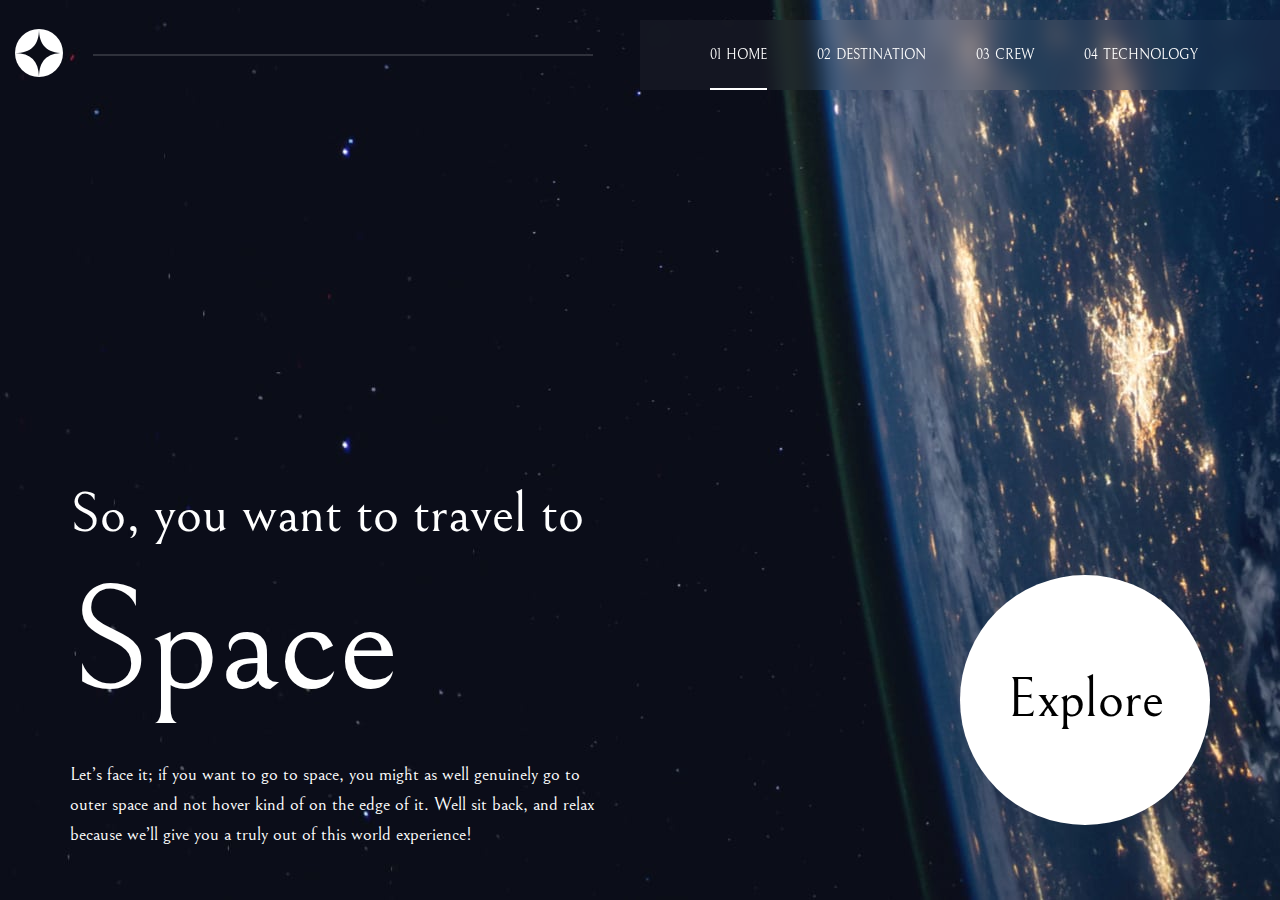
==== index.html @ 41accdf7 "Space Toursim" ====
<!DOCTYPE html>
<html lang="en">
    <head>
        <meta charset="UTF-8" />
        <meta name="viewport" content="width=device-width, initial-scale=1.0" />

        <link
            rel="icon"
            type="image/png"
            sizes="32x32"
            href="./assets/favicon-32x32.png"
        />
        <!-- Render All Elements In The Page Normally -->
        <link rel="stylesheet" href="Normalize.css" />
        <!-- My Own Framework -->
        <link rel="stylesheet" href="Framework.css" />
        <!-- Main CSS File -->
        <link rel="stylesheet" href="Master.css" />
        <title>Frontend Mentor | Space tourism website</title>
        <!-- Google Fonts -->
        <link rel="preconnect" href="https://fonts.googleapis.com" />
        <link rel="preconnect" href="https://fonts.gstatic.com" crossorigin />
        <link
            href="https://fonts.googleapis.com/css2?family=Bellefair&display=swap"
            rel="stylesheet"
        />
    </head>
    <body class="pt-20">
        <header class="flex-between">
            <div class="logo p-relative pl-15">
                <img class="f-width" src="assets/shared/logo.svg" alt="Logo" />
            </div>
            <span class="icons mr-15"></span>
            <nav class="trans-5">
                <ul class="d-flex align-center">
                    <li class="active p-relative link hide-overflow">
                        <a class="d-flex align-center" href="index.html"
                            >Home</a
                        >
                    </li>
                    <li class="p-relative link hide-overflow">
                        <a class="d-flex align-center" href="destination.html"
                            >Destination</a
                        >
                    </li>
                    <li class="p-relative link hide-overflow">
                        <a class="d-flex align-center" href="crew.html">Crew</a>
                    </li>
                    <li class="p-relative link hide-overflow">
                        <a class="d-flex align-center" href="technology.html"
                            >Technology</a
                        >
                    </li>
                </ul>
            </nav>
        </header>
        <section class="container home d-flex justify-between">
            <div class="text">
                <h2>So, you want to travel to</h2>
                <h1 class="mt-10 mb-30">Space</h1>
                <h3>
                    Let’s face it; if you want to go to space, you might as well
                    genuinely go to outer space and not hover kind of on the
                    edge of it. Well sit back, and relax because we’ll give you
                    a truly out of this world experience!
                </h3>
            </div>
            <div class="explore rad-50 flex-center trans-3 mb-25 pointer">
                Explore
            </div>
        </section>
        <script src="main.js"></script>
    </body>
</html>
---- Framework.css ----
/* Start Variables */
:root {
    --main-black: #0b0d17;
    --main-light-blue: #d0d6f9;
    --h1-font-size: 150px;
    --h2-font-size: 100px;
    --h3-font-size: 56px;
    --h4-font-size: 32px;
    --h5-font-size: 28px;
    --h5-char-space: 4.75px;
    --sub-heading1: 14px;
    --sub-heading1-char-space: 2.35px;
    --nav-txt: 16px;
    --nav-txt-char-space: 2.7px;
}
/* End Variables */
/* Start Display */
.d-flex {
    display: flex;
}
.justify-between {
    justify-content: space-between;
}
.align-center {
    align-items: center;
}
.align-end {
    align-items: flex-end;
}
.d-ib {
    display: inline-block;
}
.d-b {
    display: block;
}
@media (max-width: 767px) {
    .hide-mobile {
        display: none !important;
    }
}
/* End Display */
/* Start Border Radius & tansition */
.rad-50 {
    border-radius: 50%;
}
.trans-3 {
    -webkit-transition: 0.3s;
    -moz-transition: 0.3s;
    -ms-transition: 0.3s;
    -o-transition: 0.3s;
    transition: 0.3s;
}
.trans-5 {
    -webkit-transition: 0.5s;
    -moz-transition: 0.5s;
    -ms-transition: 0.5s;
    -o-transition: 0.5s;
    transition: 0.5s;
}
/* End Border Radius & tansition */
/* Start Margin & padding */
.mb-35 {
    margin-bottom: 35px;
}
.mb-30 {
    margin-bottom: 30px;
}
.mb-25 {
    margin-bottom: 25px;
}
.mr-20 {
    margin-right: 20px;
}
.mr-15 {
    margin-right: 15px;
}
.m-10 {
    margin: 10px;
}
.mt-10 {
    margin-top: 10px;
}
.mr-10 {
    margin-right: 10px;
}
.mb-10 {
    margin-bottom: 10px;
}
.ml-10 {
    margin-left: 10px;
}
.pt-30 {
    padding-top: 30px;
}
.pt-30 {
    padding-bottom: 30px;
}
.pb-25 {
    padding-bottom: 25px;
}
.p-20 {
    padding: 20px;
}
.pt-20 {
    padding-top: 20px;
}
.pb-20 {
    padding-bottom: 20px;
}
.pr-15 {
    padding-right: 15px;
}
.pl-15 {
    padding-left: 15px;
}
.p-10 {
    padding: 10px;
}
.pt-10 {
    padding-top: 10px;
}
.pr-10 {
    padding-right: 10px;
}
.pb-10 {
    padding-bottom: 10px;
}
.pl-10 {
    padding-left: 10px;
}
/* End Margin & padding */
/* Start Position */
.p-relative {
    position: relative;
}
/* End Position */
/* Start Color */
.light-blue {
    color: var(--main-light-blue);
}
/* End Color */
/* Start Font */
.sub-head-txt {
    font-size: var(--sub-heading1);
}
.uppercase {
    text-transform: uppercase;
}
.lh-1-6 {
    line-height: 1.6;
}
.txt-center {
    text-align: center;
}
@media (max-width: 992px) {
    .txt-center-tablet {
        text-align: center;
    }
}
/* End Font */
/* Start Others Style */
.pointer {
    cursor: pointer;
}
.half-opacity {
    opacity: 0.5;
}
.hide-overflow {
    overflow: hidden;
}
.f-width {
    width: 100%;
}
/* End Others Style */
/* Start Components */
.flex-center {
    display: flex;
    align-items: center;
    justify-content: center;
}
.flex-between {
    display: flex;
    align-items: center;
    justify-content: space-between;
}
ul li.link::after {
    content: "";
    position: absolute;
    width: 100%;
    height: 2px;
    background-color: white;
    opacity: 0.5;
    bottom: 0;
    left: -100%;
    -webkit-transition: 0.5s;
    -moz-transition: 0.5s;
    -ms-transition: 0.5s;
    -o-transition: 0.5s;
    transition: 0.5s;
}
ul li.link.active::after {
    left: 0;
    opacity: 1;
}
ul li.link:hover::after {
    left: 0;
}
.soon {
    height: calc(100vh - 90px);
    text-transform: uppercase;
    font-size: var(--h2-font-size);
    text-align: center;
}
@media (max-width: 992px) {
    .soon {
        font-size: var(--h4-font-size);
    }
}
/* End Components */
---- Master.css ----
/* Start Variables */
:root {
    --main-black: #0b0d17;
    --main-light-blue: #d0d6f9;
    --h1-font-size: 150px;
    --h2-font-size: 100px;
    --h3-font-size: 56px;
    --h4-font-size: 32px;
    --h5-font-size: 28px;
    --h5-char-space: 4.75px;
    --sub-heading1: 14px;
    --sub-heading1-char-space: 2.35px;
    --nav-txt: 16px;
    --nav-txt-char-space: 2.7px;
}
/* End Variables */
/* Start Global Rules */
*,
*::before,
*::after {
    margin: 0;
    padding: 0;
    border: none;
    outline: none;
    -webkit-box-sizing: border-box;
    -moz-box-sizing: border-box;
    -ms-box-sizing: border-box;
    -o-box-sizing: border-box;
    box-sizing: border-box;
}
body {
    background-image: url("assets/home/background-home-desktop.jpg");
    background-size: cover;
    font-family: "Bellefair", serif;
    color: white;
}
@media (max-width: 991px) {
    body {
        background-image: url("assets/home/background-home-tablet.jpg");
    }
}
@media (max-width: 767px) {
    body {
        background-image: url("assets/home/background-home-mobile.jpg");
    }
}
a {
    color: inherit;
    text-decoration: none;
}
ul {
    list-style-type: none;
}
.container {
    padding-left: 15px;
    padding-right: 15px;
    margin-left: auto;
    margin-right: auto;
}
/* Small Screens */
@media (min-width: 768px) {
    .container {
        width: 750px;
    }
}
/* Medium Screens */
@media (min-width: 992px) {
    .container {
        width: 970px;
    }
}
/* Large Screens */
@media (min-width: 1200px) {
    .container {
        width: 1170px;
    }
}
/* End Global Rules */
/* Start Header */
header {
    height: 70px;
}
header .logo::after {
    content: "";
    position: absolute;
    width: 500px;
    height: 1px;
    background-color: rgb(255 255 255 / 30%);
    left: calc(100% + 30px);
    top: 50%;
    -webkit-transform: translateY(-50%);
    -moz-transform: translateY(-50%);
    -ms-transform: translateY(-50%);
    -o-transform: translateY(-50%);
    transform: translateY(-50%);
    z-index: 1;
}
@media (max-width: 1140px) {
    header .logo::after {
        display: none;
    }
}
header nav {
    background-color: rgb(255 255 255 / 4%);
    flex-basis: 50%;
    padding-left: 70px;
    backdrop-filter: blur(10px);
}
@media (max-width: 767px) {
    header .icons {
        display: block;
        margin-left: auto;
        width: 40px;
        height: 30px;
        background-image: url("assets/shared/icon-hamburger.svg");
        background-size: contain;
        background-repeat: no-repeat;
        z-index: 5;
    }
    header .icons.show {
        background-image: url("assets/shared/icon-close.svg");
    }
    header .icons.show + nav {
        z-index: 1;
        opacity: 1;
    }
    header nav {
        z-index: -1;
        opacity: 0;
        position: absolute;
        top: 0;
        right: 0;
        width: 65%;
        height: 100vh;
        padding-top: 80px;
        padding-left: 0;
    }
}
header ul li {
    counter-increment: links;
}
header ul li.link::after {
    width: calc(100% - 50px);
}
@media (max-width: 767px) {
    header nav ul {
        flex-direction: column;
    }
}
header ul li a {
    height: 70px;
    margin-right: 50px;
    text-transform: uppercase;
    font-size: var(--sub-heading1);
}
@media (max-width: 767px) {
    header ul li::after {
        bottom: 15px;
        width: 100%;
    }
    header ul li a {
        margin: 0;
    }
}
header ul li a::before {
    content: "0" counter(links);
    position: relative;
    margin-right: 5px;
}
/* End Header */
/* Start Home Page */
.home {
    min-height: calc(100vh - 90px);
    align-items: flex-end;
    padding-bottom: 50px;
}
.home .text {
    width: 550px;
    max-width: 100%;
}
@media (max-width: 991px) {
    .home {
        flex-direction: column;
        align-items: center;
    }
    .home .text {
        text-align: center;
        margin-top: 20px;
        margin-bottom: 25px;
    }
}
.home .text > * {
    font-weight: normal;
}
.home .text h2 {
    font-size: var(--h3-font-size);
}
.home .text h1 {
    font-size: var(--h1-font-size);
}
.home .text h3 {
    line-height: 1.6;
}
.home .explore {
    background-color: white;
    color: black;
    width: 250px;
    height: 250px;
    font-size: var(--h3-font-size);
    outline: 0 solid rgb(255 255 255 / 0.2);
}
@media (max-width: 991px) {
    .home .explore {
        margin-top: 25px;
        width: 200px;
        height: 200px;
    }
}
.home .explore::selection {
    opacity: 0;
}
.home .explore:hover {
    outline: 50px solid rgb(255 255 255 / 0.2);
}
/* End Home Page */
/* Start Destination Page */
.destination h2 {
    margin-top: 35px;
    margin-bottom: 50px;
    letter-spacing: 3px;
    word-spacing: 5px;
}
@media (max-width: 767px) {
    .destination h2 {
        font-size: var(--nav-txt);
        text-align: center;
    }
}
@media (max-width: 992px) {
    .destination-info {
        flex-direction: column;
    }
}
.destination .destination-info > * {
    flex-basis: 45%;
}
.destination .destination-info .image img {
    max-width: 445px;
}
@media (max-width: 992px) {
    .destination-info ul {
        margin-top: 20px;
        justify-content: center;
    }
}
.destination .destination-links li:not(.active) {
    color: var(--main-light-blue);
}
.destination .planets .planet h3 {
    font-size: var(--h2-font-size);
}
@media (max-width: 992px) {
    .destination .planets .planet h3 {
        margin-bottom: 10px;
    }
}
.destination .planets .planet p {
    border-bottom: 1px solid var(--main-light-blue);
}
.destination .planets .about > span {
    font-size: var(--h5-font-size);
}
@media (max-width: 767px) {
    .destination .planets .planet p {
        font-size: 22px;
    }
    .destination .planets .about {
        flex-direction: column;
    }
    .destination .planets .about > * {
        margin-bottom: 20px;
    }
}
/* End Destination Page */
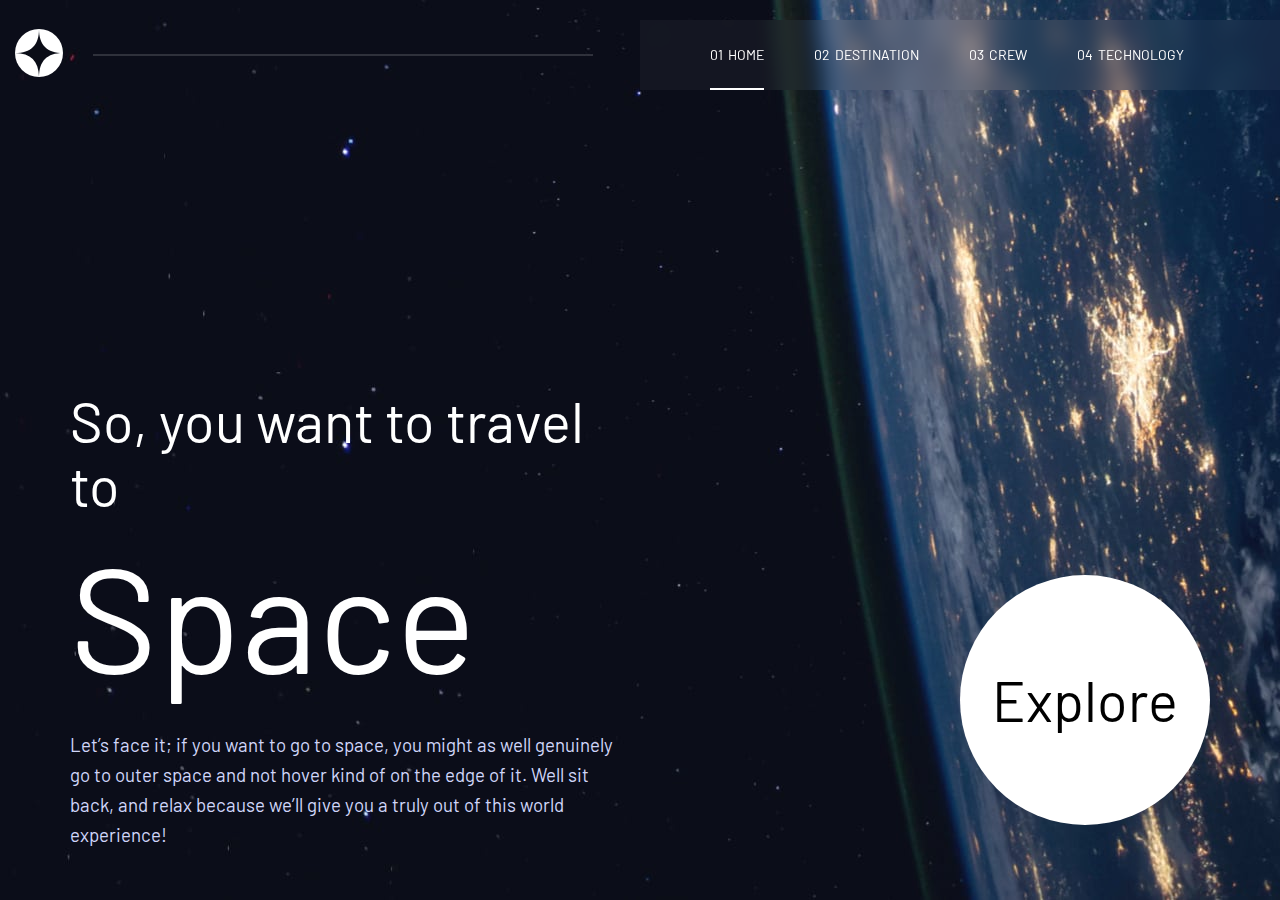
==== commit 91d85045: "Added crew page" ====
--- a/index.html
+++ b/index.html
@@ -21,7 +21,7 @@
         <link rel="preconnect" href="https://fonts.googleapis.com" />
         <link rel="preconnect" href="https://fonts.gstatic.com" crossorigin />
         <link
-            href="https://fonts.googleapis.com/css2?family=Bellefair&display=swap"
+            href="https://fonts.googleapis.com/css2?family=Barlow:wght@400;500&display=swap"
             rel="stylesheet"
         />
     </head>
@@ -58,7 +58,7 @@
             <div class="text">
                 <h2>So, you want to travel to</h2>
                 <h1 class="mt-10 mb-30">Space</h1>
-                <h3>
+                <h3 class="light-blue">
                     Let’s face it; if you want to go to space, you might as well
                     genuinely go to outer space and not hover kind of on the
                     edge of it. Well sit back, and relax because we’ll give you
--- a/Framework.css
+++ b/Framework.css
@@ -62,6 +62,9 @@
 .mb-35 {
     margin-bottom: 35px;
 }
+.mt-30 {
+    margin-top: 30px;
+}
 .mb-30 {
     margin-bottom: 30px;
 }
@@ -74,6 +77,9 @@
 .mr-15 {
     margin-right: 15px;
 }
+.mb-15 {
+    margin-bottom: 15px;
+}
 .m-10 {
     margin: 10px;
 }
@@ -92,7 +98,7 @@
 .pt-30 {
     padding-top: 30px;
 }
-.pt-30 {
+.pb-30 {
     padding-bottom: 30px;
 }
 .pb-25 {
@@ -205,6 +211,18 @@
 ul li.link:hover::after {
     left: 0;
 }
+.main-heading {
+    margin-top: 35px;
+    margin-bottom: 50px;
+    letter-spacing: 3px;
+    word-spacing: 5px;
+}
+@media (max-width: 767px) {
+    .main-heading {
+        font-size: var(--nav-txt);
+        text-align: center;
+    }
+}
 .soon {
     height: calc(100vh - 90px);
     text-transform: uppercase;
--- a/Master.css
+++ b/Master.css
@@ -31,7 +31,7 @@
 body {
     background-image: url("assets/home/background-home-desktop.jpg");
     background-size: cover;
-    font-family: "Bellefair", serif;
+    font-family: "Barlow", sans-serif;
     color: white;
 }
 @media (max-width: 991px) {
@@ -154,7 +154,7 @@
     font-size: var(--sub-heading1);
 }
 @media (max-width: 767px) {
-    header ul li::after {
+    header ul li.link::after {
         bottom: 15px;
         width: 100%;
     }
@@ -197,6 +197,11 @@
 }
 .home .text h1 {
     font-size: var(--h1-font-size);
+}
+@media (max-width: 767px) {
+    .home .text h1 {
+        font-size: calc(var(--h2-font-size) + 25px);
+    }
 }
 .home .text h3 {
     line-height: 1.6;
@@ -224,18 +229,6 @@
 }
 /* End Home Page */
 /* Start Destination Page */
-.destination h2 {
-    margin-top: 35px;
-    margin-bottom: 50px;
-    letter-spacing: 3px;
-    word-spacing: 5px;
-}
-@media (max-width: 767px) {
-    .destination h2 {
-        font-size: var(--nav-txt);
-        text-align: center;
-    }
-}
 @media (max-width: 992px) {
     .destination-info {
         flex-direction: column;
@@ -282,3 +275,59 @@
     }
 }
 /* End Destination Page */
+/* Start Crew Page */
+@media (max-width: 992px) {
+    .crew .crew-info {
+        flex-direction: column;
+    }
+}
+.crew .crew-info .detail {
+    flex-basis: 55%;
+}
+.crew .crew-info .detail h3 {
+    font-family: "serif";
+    font-weight: normal;
+    font-size: 40px;
+    letter-spacing: var(--nav-txt-char-space);
+}
+.crew .crew-info .detail h1 {
+    font-weight: normal;
+    font-size: 65px;
+    font-family: "serif";
+}
+@media (max-width: 767px) {
+    .crew .crew-info .detail h3 {
+        font-size: 20px;
+    }
+    .crew .crew-info .detail h1 {
+        font-size: 30px;
+    }
+}
+.crew .crew-info .detail .dots .dot {
+    width: 15px;
+    height: 15px;
+    border: 1px solid white;
+    border-radius: 50%;
+}
+.crew .crew-info .detail .dots .dot.active {
+    background-color: white;
+}
+.crew .crew-info .detail .dots .dot:hover:not(.active) {
+    opacity: 0.6;
+    background-color: var(--main-light-blue);
+    border-color: var(--main-light-blue);
+}
+.crew .crew-info .image {
+    flex-basis: 40%;
+}
+.crew .crew-info .image img {
+    bottom: -3px;
+}
+@media (min-width: 993px) {
+    .crew .crew-info .image img {
+        position: absolute;
+        bottom: 0;
+        max-width: 400px;
+    }
+}
+/* End Crew Page */
